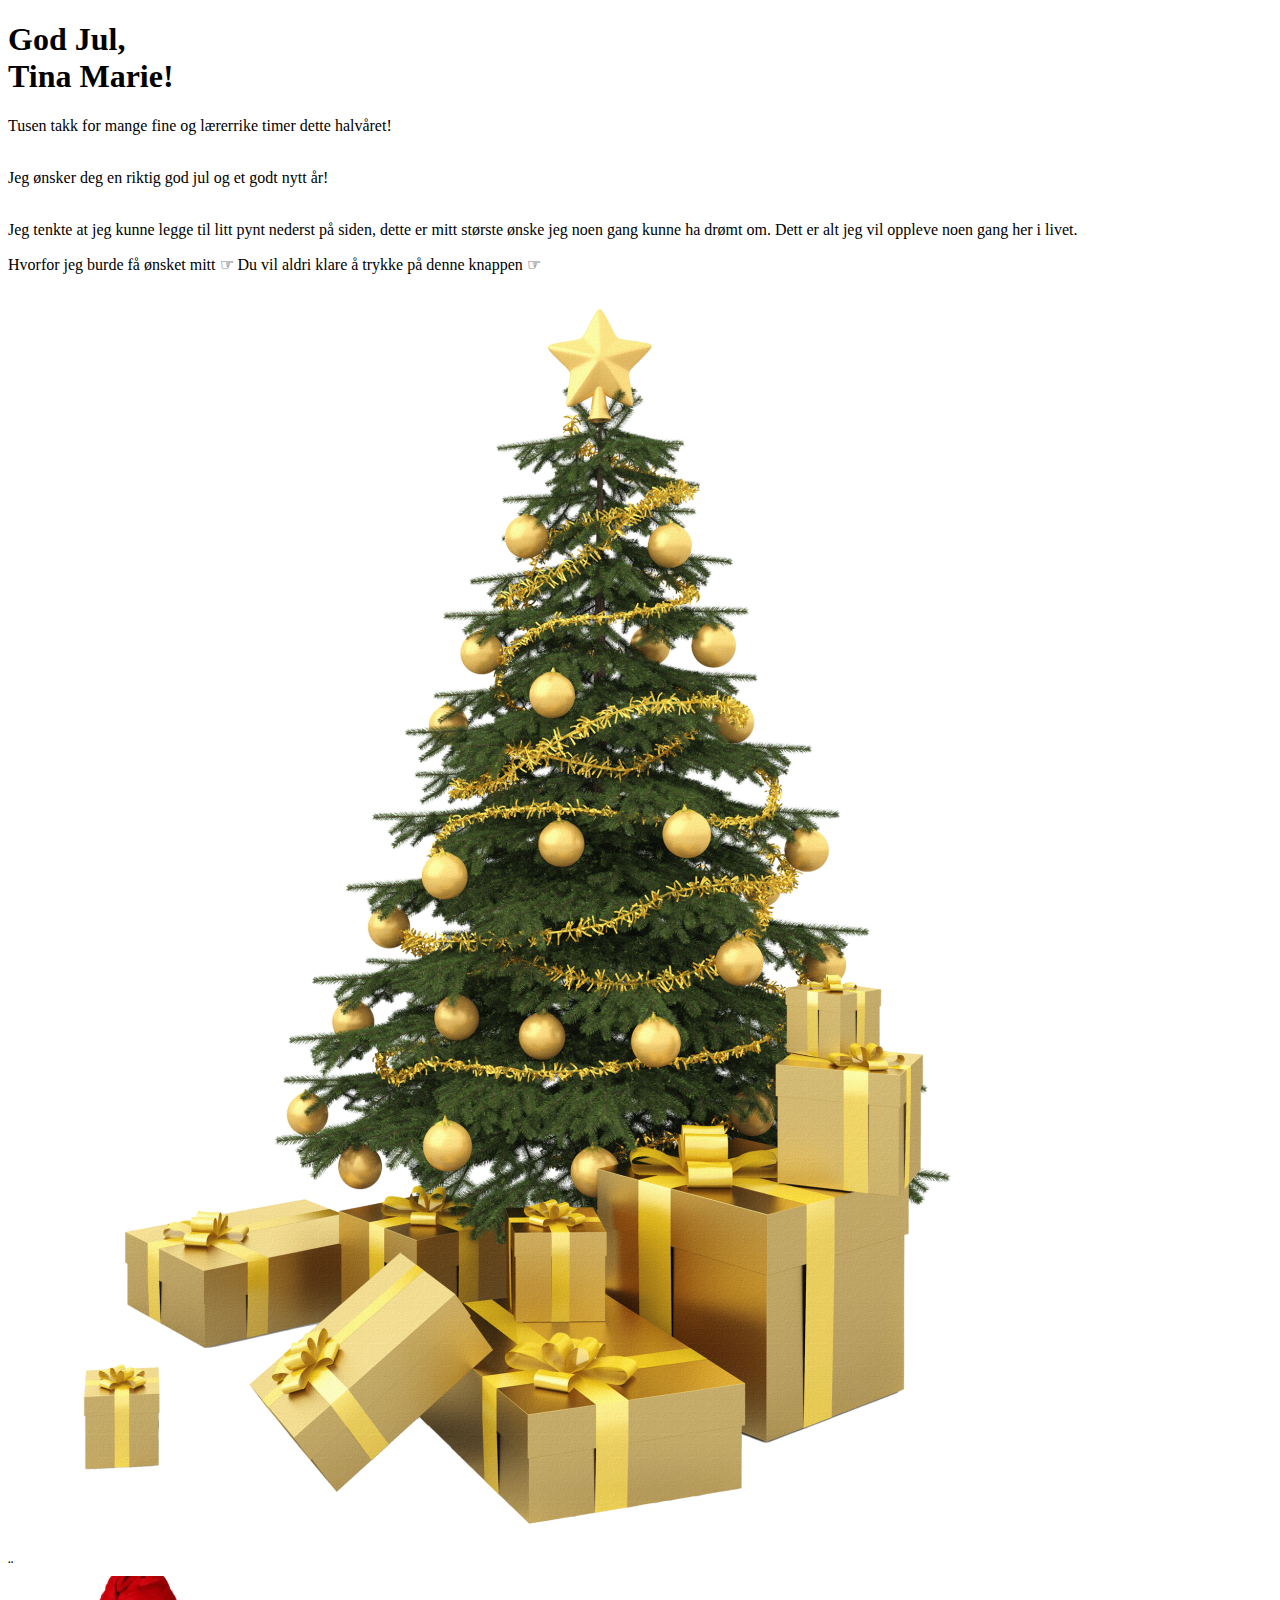
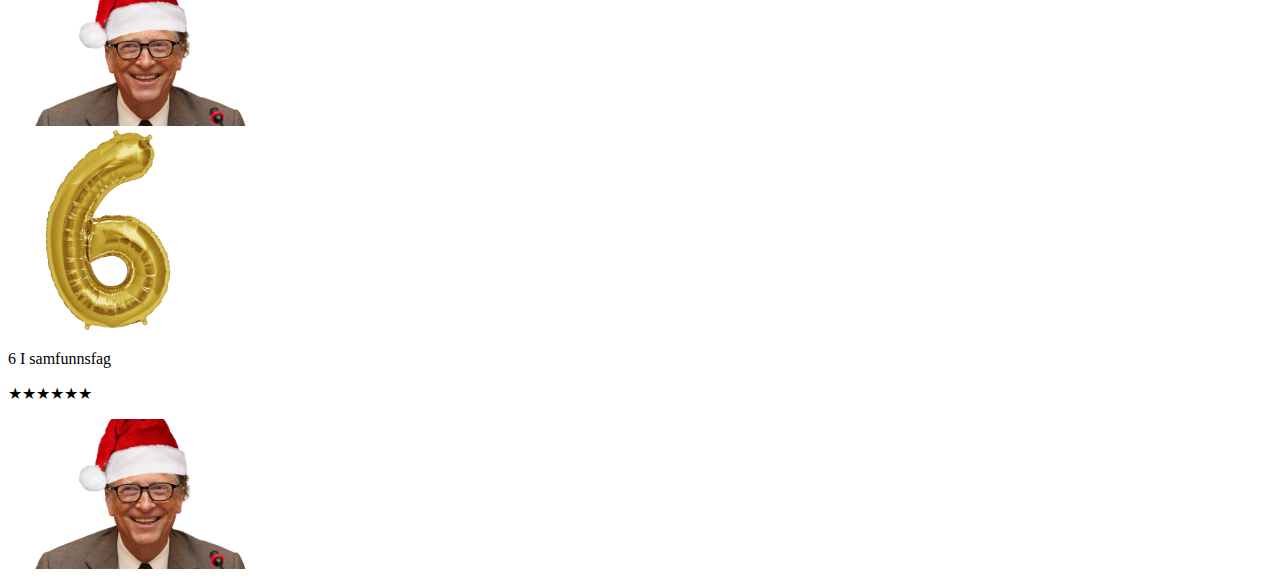
==== index.html @ 107739f0 "Add files via upload" ====
<!DOCTYPE html>
<html lang="en">
<head>
    <meta charset="UTF-8">
    <title>julekort</title>
    <link rel="stylesheet" href="C:\Users\joesa006\OneDrive - Osloskolen\Skrivebord\Innit\Ny mappe\pyntelitt.css">
    <link rel="preconnect" href="https://fonts.googleapis.com">
    <link rel="preconnect" href="https://fonts.gstatic.com" crossorigin>
    <link href="https://fonts.googleapis.com/css2?family=Poppins:ital,wght@1,500&display=swap" rel="stylesheet">

</head> 
<body>
    <div class="header">
    <div class="container">
        <div class="row">
            <div class="col-2">
                <h1>God Jul, <br> Tina Marie!</h1>
                <p>Tusen takk for mange fine og lærerrike timer dette halvåret!</p><br> Jeg ønsker deg en riktig god jul og et godt nytt år! </p><br> Jeg tenkte at jeg kunne legge til litt pynt nederst på siden, dette er mitt største ønske jeg noen gang kunne ha drømt om. Dett er alt jeg vil oppleve noen gang her i livet. </p>
                <a class="btn" onclick="produkter()">Hvorfor jeg burde få ønsket mitt &#9758;</a>
                <a class="btns" onmouseover="main()">Du vil aldri klare å trykke på denne knappen &#9758;</a>                
            </div>
            <div class="col-2">
                <img  src="tre.png">

            </div>  
        </div>
    </div>
 </div>
<div class="categories">¨
    <div class="row">
        <img class="heia" src="billy.png" height="150px" alt="">
        <div class="farve">
            <div class="small-container">
                <div class="col-3">
                    <img class="rdbll" src="6.png" height="200px">
                </div>
            </div>
            <p class="tcbc">6 I samfunnsfag</p>
            <div class="ndvdg">
                <p class="stjerner">&#9733;&#9733;&#9733;&#9733;&#9733;&#9733;</p>
            </div>
        </div>
        <img class="hei" src="billy.png" height="150px" alt="">
    </div>
</div>


<script src="link.js">
</script>

</body>
</html>
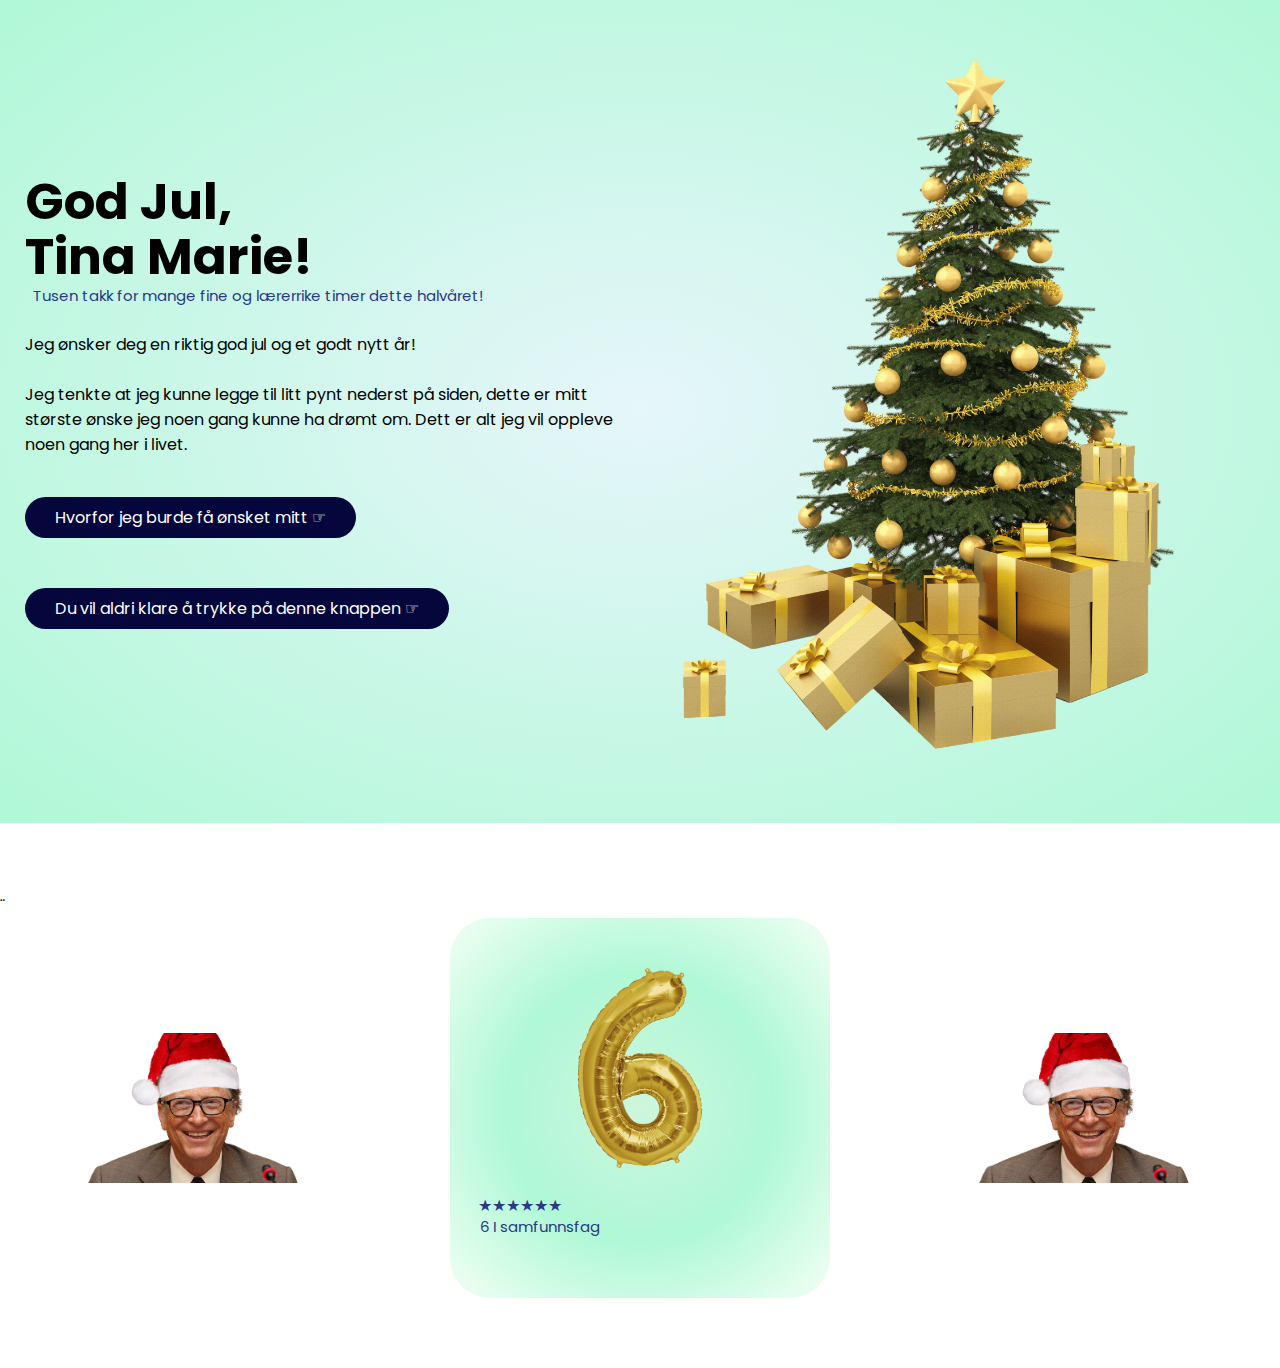
==== commit 055ed505: "Update, change in source css" ====
--- a/index.html
+++ b/index.html
@@ -3,7 +3,7 @@
 <head>
     <meta charset="UTF-8">
     <title>julekort</title>
-    <link rel="stylesheet" href="C:\Users\joesa006\OneDrive - Osloskolen\Skrivebord\Innit\Ny mappe\pyntelitt.css">
+    <link rel="stylesheet" href="pyntelitt.css">
     <link rel="preconnect" href="https://fonts.googleapis.com">
     <link rel="preconnect" href="https://fonts.gstatic.com" crossorigin>
     <link href="https://fonts.googleapis.com/css2?family=Poppins:ital,wght@1,500&display=swap" rel="stylesheet">
@@ -49,4 +49,4 @@
 </script>
 
 </body>
-</html>+</html>
--- a/pyntelitt.css
+++ b/pyntelitt.css
@@ -0,0 +1,244 @@
+* {
+    margin: 0;
+    padding: 0;
+    box-sizing: border-box;
+}
+
+body {
+    font-family: 'Poppins', sans-serif;
+}
+
+.navbar {
+    display: flex;
+    align-items: center;
+    padding: 0;
+}
+
+nav {
+    flex: 1;
+    text-align: right;
+}
+
+nav ul {
+    display: inline-block;
+    list-style-type: none;
+
+}
+
+nav ul li {
+    display: inline-block;
+    margin-right: 25px;
+}
+
+a {
+    text-decoration: none;
+    color: #04063c;
+
+}
+
+p {
+    color: #555;
+
+}
+
+.container {
+    max-width: 1300px;
+    margin: auto;
+    padding-left: 25px;
+    padding-right: 25px;
+}
+
+.row {
+    display: flex;
+    align-items: center;
+    flex-wrap: wrap;
+    justify-content: space-around;
+
+
+}
+
+.col-2 {
+    flex-basis: 50%;
+    min-width: 300px;
+
+}
+
+.col-2 img {
+    max-width: 100%;
+    padding: 50px 0;
+
+
+}
+
+.col-2 h1 {
+    font-size: 50px;
+    line-height: 55px;
+    margin: 30  px 0;
+}
+
+
+.col-2 p {
+    text-align: center;
+    margin-top: -1  0px;
+    margin-left: -150px;
+    font-size: 15px;
+    color: #293985;
+}
+
+
+
+
+.btn {
+    display: inline-block;
+    background: #04063c;
+    color: rgb(255, 255, 255);
+    padding: 8px 30px;
+    margin: 40px 0;
+    border-radius: 40px;
+    transition: background 0.5s;
+}
+
+.btn:hover {
+    background: rgb(62, 62, 124);
+    
+}
+
+
+.btns {
+    display: inline-block;
+    background: #04063c;
+    color: rgb(255, 255, 255);
+    padding: 8px 30px;
+    margin: 10px 0;
+    border-radius: 40px;
+    transition: background 0.5s;
+}
+
+.btns:hover {
+    background: rgb(62, 62, 124);
+    
+}
+
+
+.header {
+    background: radial-gradient(#e6f6fa, #aff8d6);
+
+}
+
+.header .row {
+    margin-top: -10px;
+}
+
+.categories {
+    margin: 70px 0;
+}
+
+.small-container {
+    display: flex;
+    text-align: center;
+    align-items: center;
+    list-style-type: none;
+    margin-top: 70px;
+    margin-bottom: 70px;
+
+}
+
+.col-3 {
+    margin-right: 75px;
+    margin-left: 75px;
+}
+
+.farve {
+    display: inline-block;
+    background: radial-gradient(#cef6dd, #aff8d6, #f3fff4);
+    color: rgb(255, 255, 255);
+    padding: 80px 15px;
+    margin: 0px 0;
+    border-radius: 40px;
+    transition: background 1s;
+    margin-left: 0px;
+}
+
+
+.rdbll {
+    margin-top: -100px;
+}
+
+.tcbc {
+    text-align: center;
+    margin-top: -30px;
+    margin-left: -200px;
+    font-size: 15px;
+    color: #293985;
+}
+
+.stjerner {
+    color: #293985;
+    text-align: left;
+    margin-top: -45px;
+    margin-left: 13px;
+}
+
+
+.farve:hover {
+    transform: translateY(-8px);
+
+}
+
+.row .hei {
+    filter: invert(0%) opacity(100%);
+    
+}
+
+.secnd {
+    font-size: 60px;
+    font-weight: 1000;
+    font-style: normal;
+    letter-spacing: -5px;
+    margin-top: -50px;
+    margin-bottom: 20px;
+    margin-right: 60px;
+    margin-left: -20px;
+    text-decoration: underline;
+
+}
+
+
+.frst {
+    font-size: 60px;
+    font-weight: 1000;
+    letter-spacing: -5px;
+    margin-top: -270px;
+    margin-bottom: 0px;
+    margin-left: -300px;
+    margin-right: 50px;
+    color: #d0f0f0;
+    text-decoration: underline;
+}
+
+.row .heia {
+    filter: invert(0%) opacity(100%);
+    
+}
+
+.farga {
+    color: rgb(23, 53, 73);
+}
+
+.abaot:hover {
+    color: #293985;
+    text-decoration: underline;
+
+}
+
+.prodo:hover {
+    color: #293985;
+    text-decoration: underline;
+
+}
+
+.farga:hover {
+    color: #293985;
+    text-decoration: underline;
+
+}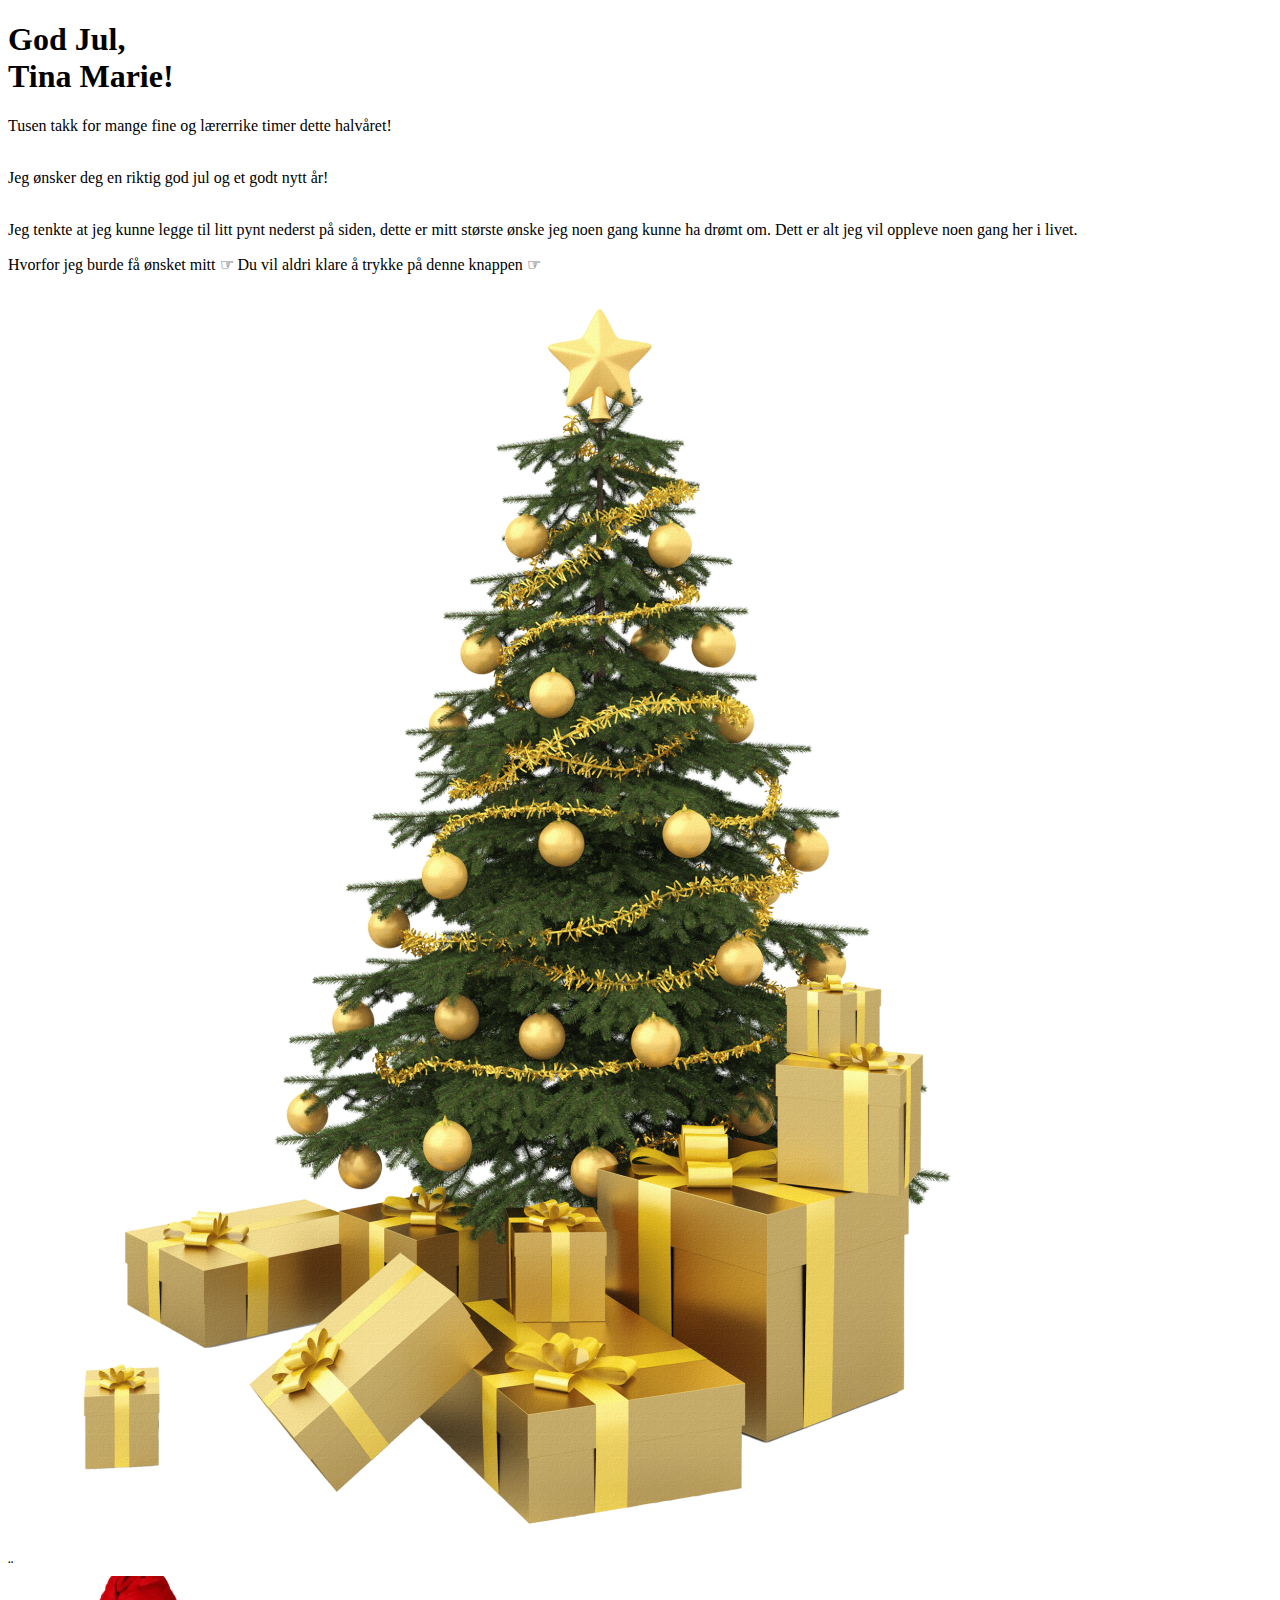
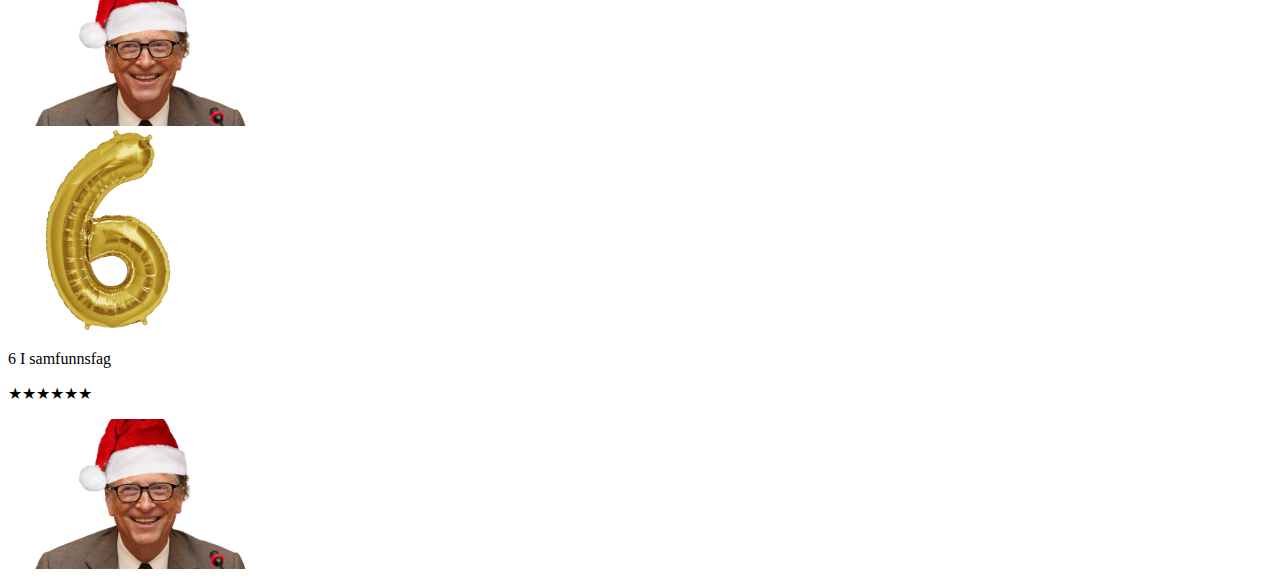
==== commit 2a37b8ad: "Update index.html" ====
--- a/index.html
+++ b/index.html
@@ -3,7 +3,8 @@
 <head>
     <meta charset="UTF-8">
     <title>julekort</title>
-    <link rel="stylesheet" href="pyntelitt.css">
+    <href><Julekort class="css"></Julekort></href>
+    <link rel="stylesheet" href="Julekort.css">
     <link rel="preconnect" href="https://fonts.googleapis.com">
     <link rel="preconnect" href="https://fonts.gstatic.com" crossorigin>
     <link href="https://fonts.googleapis.com/css2?family=Poppins:ital,wght@1,500&display=swap" rel="stylesheet">
